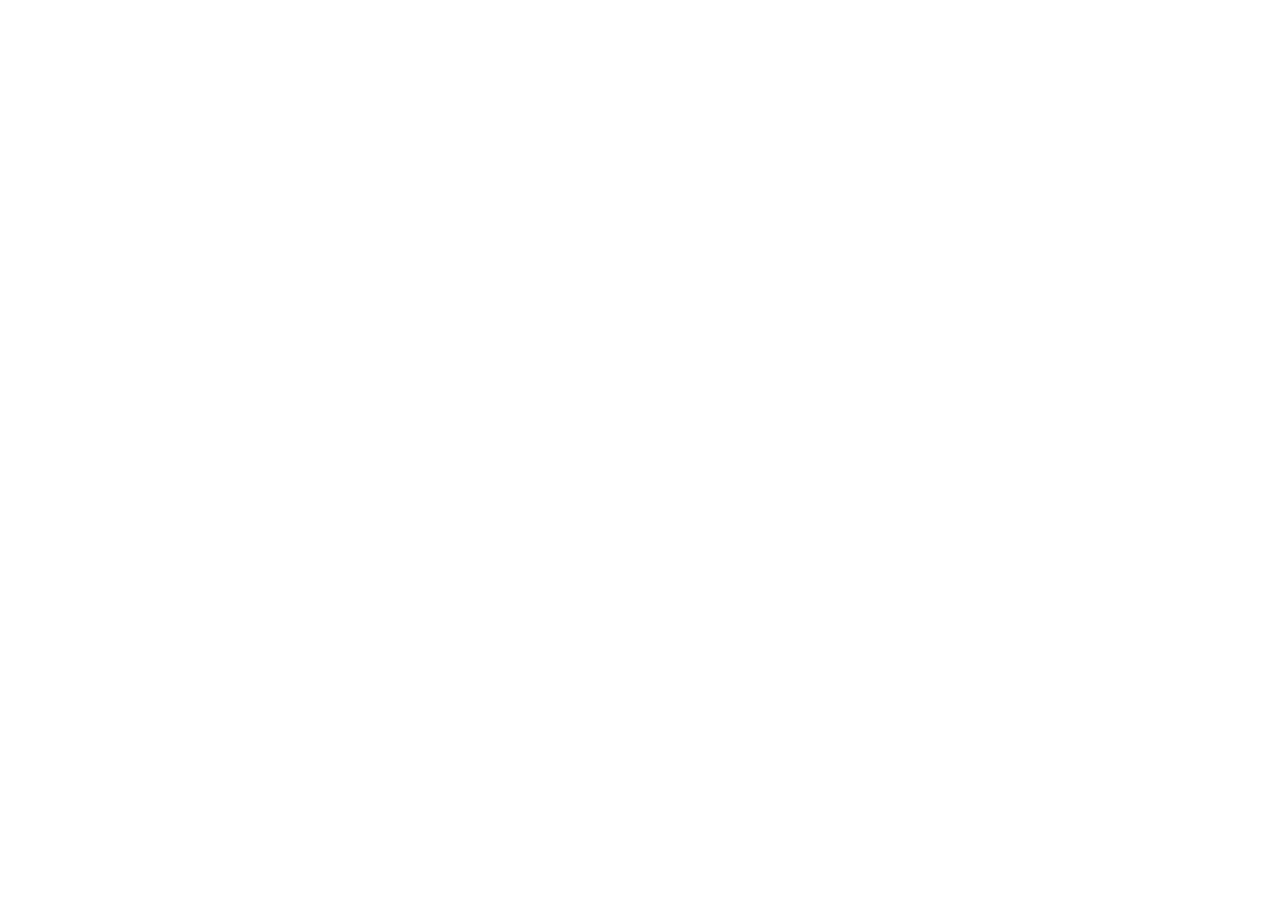
==== part2/bubbling project/index.html @ 650ae1ae "started bubbling project" ====
<!DOCTYPE html>
<html lang="en">
<head>
    <meta charset="UTF-8">
    <meta name="viewport" content="width=device-width, initial-scale=1.0">
    <title>Event Bubbling in JS</title>
    <link rel="stylesheet" href="style.css">
</head>
<body>
    
    <script src="script.js"></script>
</body>
</html>
---- part2/bubbling project/style.css ----
*{
    margin: 0;
    padding: 0;
    box-sizing: border-box;
}

html, body{
    height: 100%;
    width: 100%;
    position: relative;
}
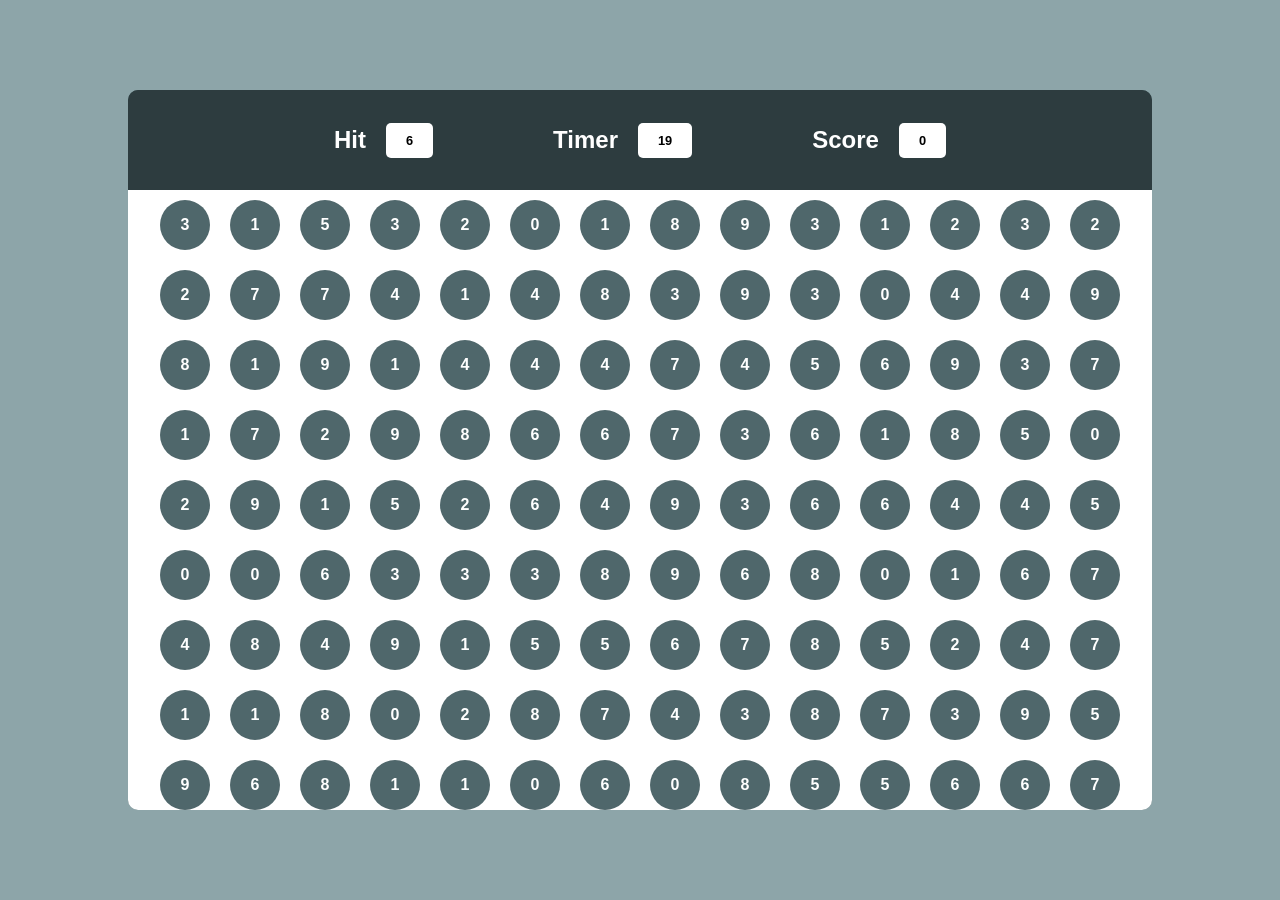
==== commit e2de162f: "bubbling project completed" ====
--- a/part2/bubbling project/index.html
+++ b/part2/bubbling project/index.html
@@ -1,13 +1,33 @@
-<!DOCTYPE html>
+<!doctype html>
 <html lang="en">
-<head>
-    <meta charset="UTF-8">
-    <meta name="viewport" content="width=device-width, initial-scale=1.0">
+  <head>
+    <meta charset="UTF-8" />
+    <meta name="viewport" content="width=device-width, initial-scale=1.0" />
     <title>Event Bubbling in JS</title>
-    <link rel="stylesheet" href="style.css">
-</head>
-<body>
-    
+    <link rel="stylesheet" href="style.css" />
+  </head>
+  <body>
+    <div class="main">
+      <div class="panel">
+        <div class="ptop">
+          <div class="elem">
+            <h2>Hit</h2>
+            <div id="hitVal" class="box">0</div>
+          </div>
+          <div class="elem">
+            <h2>Timer</h2>
+            <div id="timerVal" class="box">20</div>
+          </div>
+          <div class="elem">
+            <h2>Score</h2>
+            <div id="ScoreVal" class="box">0</div>
+          </div>
+        </div>
+        <div class="pbtm">
+          <!-- js dynamic values -->
+        </div>
+      </div>
+    </div>
     <script src="script.js"></script>
-</body>
-</html>+  </body>
+</html>
--- a/part2/bubbling project/style.css
+++ b/part2/bubbling project/style.css
@@ -1,13 +1,89 @@
-*{
-    margin: 0;
-    padding: 0;
-    box-sizing: border-box;
+* {
+  margin: 0;
+  padding: 0;
+  box-sizing: border-box;
 }
 
-html, body{
-    height: 100%;
-    width: 100%;
-    position: relative;
+html,
+body {
+  height: 100%;
+  width: 100%;
+  position: relative;
+  font-family: "Gill Sans", "Gill Sans MT", Calibri, "Trebuchet MS", sans-serif;
+  font-weight: 300;
 }
 
+.main {
+  height: 100%;
+  width: 100%;
+  background-color: #8da5a9;
+  display: flex;
+  align-items: center;
+  justify-content: center;
+}
 
+.panel {
+  width: 80%;
+  height: 80%;
+  border-radius: 10px;
+  background-color: #4f676b;
+  overflow: hidden;
+}
+
+.ptop {
+  width: 100%;
+  height: 100px;
+  background-color: #2d3c3f;
+  display: flex;
+  align-items: center;
+  justify-content: center;
+  gap: 120px;
+}
+
+.elem {
+  display: flex;
+  align-items: center;
+  gap: 20px;
+  color: white;
+}
+
+.box {
+  padding: 10px 20px;
+  background-color: white;
+  color: black;
+  display: flex;
+  align-items: center;
+  justify-content: center;
+  border-radius: 5px;
+  font-size: 1vw;
+  font-weight: 600;
+}
+
+.pbtm {
+  width: 100%;
+  height: calc(100% - 100px);
+  padding: 10px 20px;
+  display: flex;
+  gap: 20px;
+  flex-wrap: wrap;
+  align-items: center;
+  justify-content: center;
+  background-color: rgb(255, 255, 255);
+}
+
+.bubble {
+  height: 50px;
+  width: 50px;
+  border-radius: 50px;
+  background-color: #4f676b;
+  display: flex;
+  align-items: center;
+  justify-content: center;
+  font-weight: 800;
+  color: white;
+}
+
+.bubble:hover {
+  background-color: #8da5a9;
+  cursor: pointer;
+}
